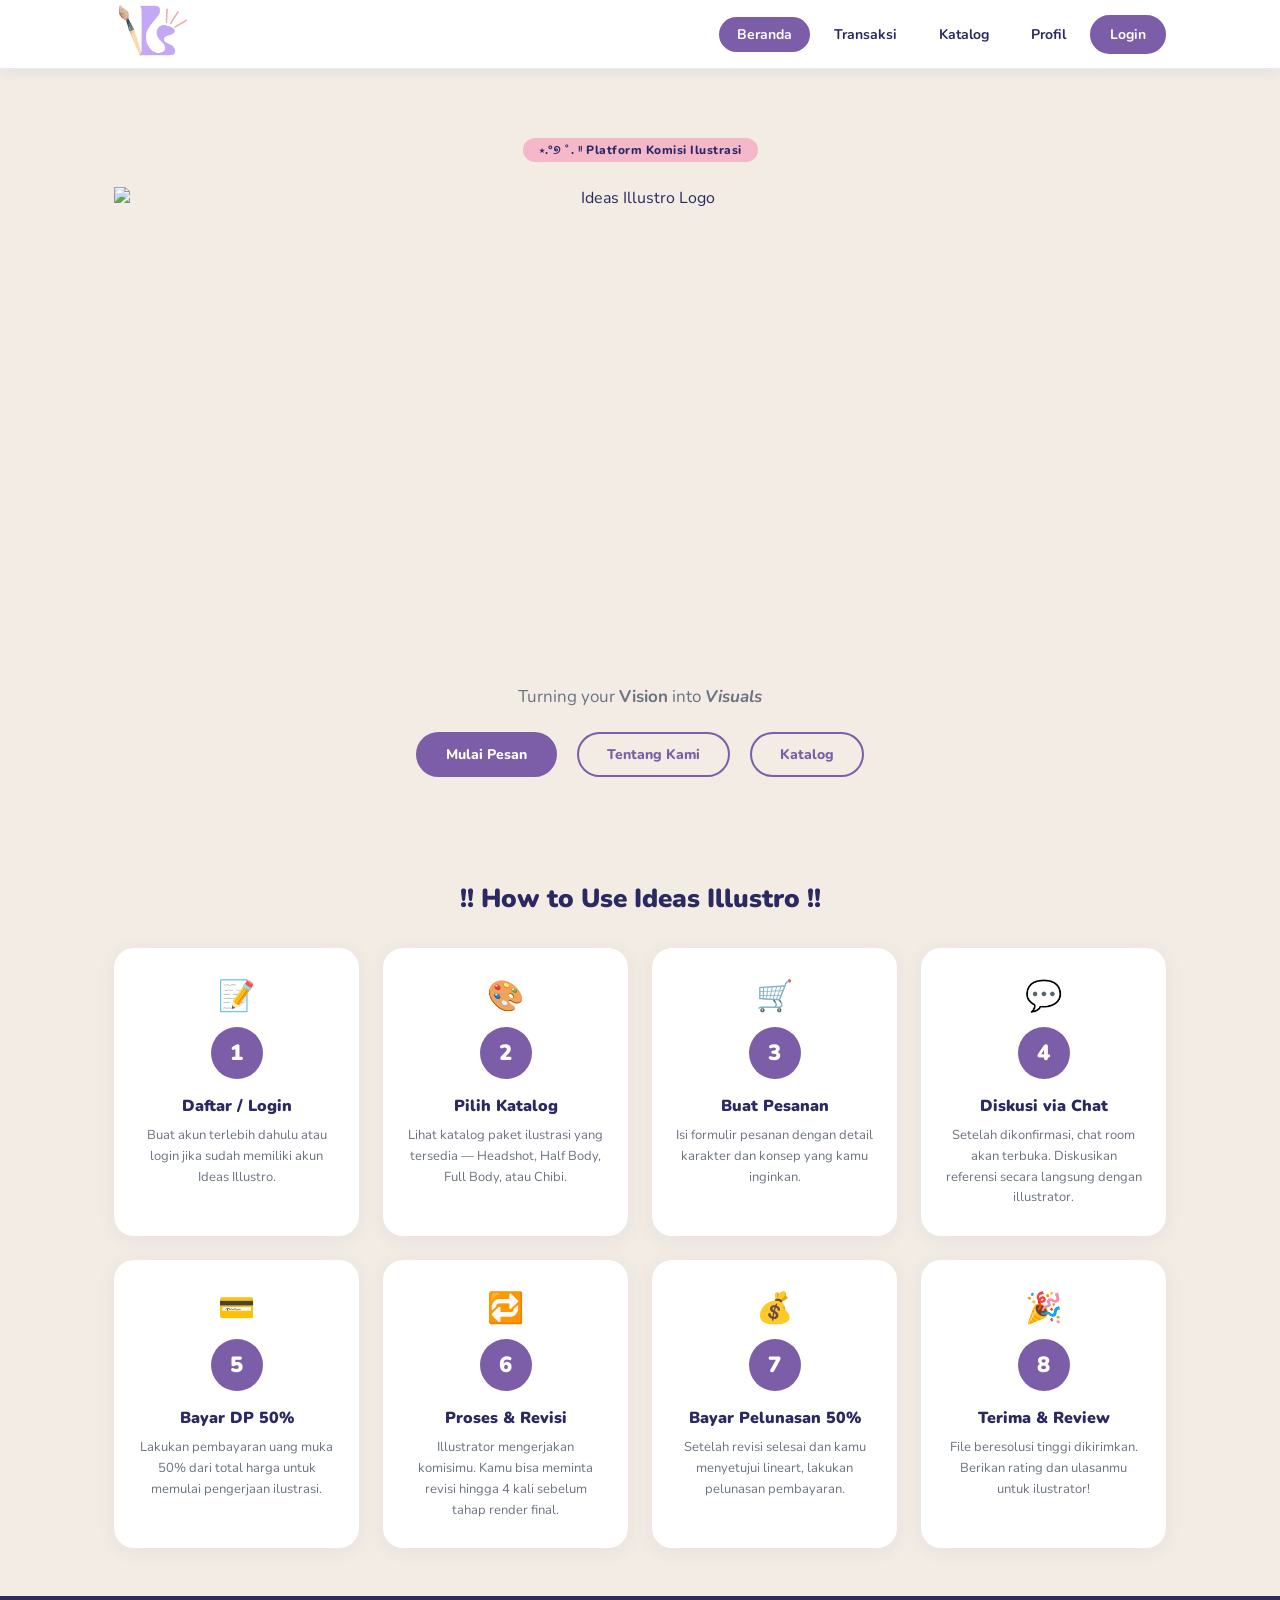
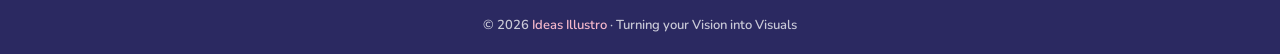
==== index.html @ 595451ae "Add files via upload" ====
<!DOCTYPE html>
<html lang="id">
<head>
  <meta charset="UTF-8" />
  <meta name="viewport" content="width=device-width, initial-scale=1.0" />
  <title>Beranda – Ideas Illustro</title>
  <link rel="stylesheet" href="style.css" />
  <link rel="icon" href="logoshort.png" />
</head>
<body>

  <header>
    <div class="header-inner">

      <a href="index.html" class="logo-link">
        <img src="LogoShort.png" alt="Ideas Illustro Logo" />
      </a>

      <button class="hamburger" id="hamburger" aria-label="Buka menu">
        <span></span><span></span><span></span>
      </button>

      <!-- Navigasi menggunakan <nav>, <ul>, <li> -->
      <nav id="navMenu">
        <ul>
          <li><a href="index.html">Beranda</a></li>
          <li><a href="transaksi.html">Transaksi</a></li>
          <li><a href="katalog.html">Katalog</a></li>
          <li><a href="profil.html">Profil</a></li>
          <li><a href="login.html" class="btn-nav-login">Login</a></li>
        </ul>
      </nav>

    </div>
  </header>
  

  <main>

    <!-- Hero Section -->
    <section class="hero-beranda">
      <span class="section-tag">⋆.°୭ ˚. ᵎᵎ Platform Komisi Ilustrasi</span>
      <div class="hero-beranda">
        <img src="logomain.png" alt="Ideas Illustro Logo" />
      </div>
      <p>Turning your <b>Vision</b> into <b><i>Visuals</i></b></p>
      <div class="hero-btns">
        <a href="transaksi.html" class="btn btn-primary">Mulai Pesan</a>
        <a href="profil.html" class="btn btn-outline">Tentang Kami</a>
        <a href="katalog.html" class="btn btn-outline">Katalog</a>
      </div>
    </section>

    <!-- Langkah Penggunaan Aplikasi -->
    <section>
      <h2 class="langkah-judul">!! How to Use Ideas Illustro !!</h2>
      <div class="langkah-grid">

        <div class="langkah-item">
          <div class="langkah-icon">📝</div>
          <div class="langkah-nomor">1</div>
          <h3>Daftar / Login</h3>
          <p>Buat akun terlebih dahulu atau login jika sudah memiliki akun Ideas Illustro.</p>
        </div>

        <div class="langkah-item">
          <div class="langkah-icon">🎨</div>
          <div class="langkah-nomor">2</div>
          <h3>Pilih Katalog</h3>
          <p>Lihat katalog paket ilustrasi yang tersedia — Headshot, Half Body, Full Body, atau Chibi.</p>
        </div>

        <div class="langkah-item">
          <div class="langkah-icon">🛒</div>
          <div class="langkah-nomor">3</div>
          <h3>Buat Pesanan</h3>
          <p>Isi formulir pesanan dengan detail karakter dan konsep yang kamu inginkan.</p>
        </div>

        <div class="langkah-item">
          <div class="langkah-icon">💬</div>
          <div class="langkah-nomor">4</div>
          <h3>Diskusi via Chat</h3>
          <p>Setelah dikonfirmasi, chat room akan terbuka. Diskusikan referensi secara langsung dengan illustrator.</p>
        </div>

        <div class="langkah-item">
          <div class="langkah-icon">💳</div>
          <div class="langkah-nomor">5</div>
          <h3>Bayar DP 50%</h3>
          <p>Lakukan pembayaran uang muka 50% dari total harga untuk memulai pengerjaan ilustrasi.</p>
        </div>

        <div class="langkah-item">
          <div class="langkah-icon">🔁</div>
          <div class="langkah-nomor">6</div>
          <h3>Proses & Revisi</h3>
          <p>Illustrator mengerjakan komisimu. Kamu bisa meminta revisi hingga 4 kali sebelum tahap render final.</p>
        </div>

        <div class="langkah-item">
          <div class="langkah-icon">💰</div>
          <div class="langkah-nomor">7</div>
          <h3>Bayar Pelunasan 50%</h3>
          <p>Setelah revisi selesai dan kamu menyetujui lineart, lakukan pelunasan pembayaran.</p>
        </div>

        <div class="langkah-item">
          <div class="langkah-icon">🎉</div>
          <div class="langkah-nomor">8</div>
          <h3>Terima & Review</h3>
          <p>File beresolusi tinggi dikirimkan. Berikan rating dan ulasanmu untuk ilustrator!</p>
        </div>

      </div>
    </section>

  </main>
  <!-- ==================== END MAIN ==================== -->


  <!-- ==================== FOOTER ==================== -->
  <footer>
    <p>© 2026 <span>Ideas Illustro</span> · Turning your Vision into Visuals </p>
  </footer>
  <!-- ==================== END FOOTER ==================== -->

  <script src="script.js"></script>
</body>
</html>
---- style.css ----
@import url('https://fonts.googleapis.com/css2?family=Nunito:wght@400;600;700;800;900&display=swap');

/* --- VARIABEL WARNA --- */
:root {
  --cream:        #F2ECE4;
  --purple:       #7B5EA7;
  --purple-light: #B89DD4;
  --purple-dark:  #2B2961;
  --lime:         #C5D85A;
  --pink:         #F5B8CB;
  --coral:        #E87560;
  --white:        #ffffff;
  --gray:         #6b7280;
  --gray-light:   #f3f4f6;
  --border:       #e5e7eb;
  --success:      #16a34a;
  --error:        #dc2626;
}

/* --- RESET & BASE --- */
* { margin: 0; padding: 0; box-sizing: border-box; }

body {
  font-family: 'Nunito', Arial, sans-serif;
  background-color: var(--cream);
  color: var(--purple-dark);
  min-height: 100vh;
  display: flex;
  flex-direction: column;
}

a { text-decoration: none; color: inherit; }
ul { list-style: none; }
img { max-width: 100%; display: block; }

/* =============================================
   HEADER & NAVIGASI
   ============================================= */
header {
  background-color: var(--white);
  border-bottom: 2px solid rgba(123, 94, 167, 0.15);
  position: sticky;
  top: 0;
  z-index: 100;
  box-shadow: 0 2px 12px rgba(43, 41, 97, 0.06);
}

.header-inner {
  max-width: 1100px;
  margin: 0 auto;
  padding: 0 24px;
  height: 68px;
  display: flex;
  align-items: center;
  justify-content: space-between;
}

/* Logo */
.logo-link {
  display: flex;
  align-items: center;
}

.logo-link img {
  height: 75px;
  width: auto;
}

/* Navigasi */
nav ul {
  display: flex;
  align-items: center;
  gap: 6px;
}

nav ul li a {
  display: inline-block;
  padding: 8px 18px;
  border-radius: 50px;
  font-size: 14px;
  font-weight: 700;
  color: var(--purple-dark);
  transition: background 0.2s, color 0.2s;
}

nav ul li a:hover {
  background-color: var(--purple-dark);
  color: var(--cream);
}

nav ul li a.aktif {
  background-color: var(--purple);
  color: var(--white);
}

/* Tombol login di nav */
nav ul li a.btn-nav-login {
  background-color: var(--purple);
  color: var(--white);
  border: 2px solid var(--purple);
}

nav ul li a.btn-nav-login:hover {
  background-color: var(--purple-dark);
  border-color: var(--purple-dark);
}

.hamburger {
  display: none;
  flex-direction: column;
  gap: 5px;
  cursor: pointer;
  background: none;
  border: none;
  padding: 6px;
}

.hamburger span {
  display: block;
  width: 26px;
  height: 3px;
  background: var(--purple-dark);
  border-radius: 4px;
  transition: all 0.3s;
}

/* =============================================
   MAIN CONTENT
   ============================================= */
main {
  flex: 1;
  max-width: 1100px;
  width: 100%;
  margin: 0 auto;
  padding: 48px 24px;
}

/* =============================================
   FOOTER
   ============================================= */
footer {
  background-color: var(--purple-dark);
  color: rgba(255,255,255,0.75);
  text-align: center;
  padding: 20px 24px;
  font-size: 13px;
  font-weight: 600;
}

footer span { color: var(--pink); }

/* =============================================
   KOMPONEN UMUM
   ============================================= */

.section-tag {
  display: inline-block;
  background: var(--pink);
  color: var(--purple-dark);
  padding: 4px 16px;
  border-radius: 50px;
  font-size: 12px;
  font-weight: 800;
  margin-bottom: 5px;
  letter-spacing: 0.5px;
}

/* Judul halaman */
.page-title {
  font-size: 32px;
  font-weight: 900;
  color: var(--purple-dark);
  margin-bottom: 8px;
}

.page-subtitle {
  font-size: 15px;
  color: var(--gray);
  margin-bottom: 36px;
}

/* Kartu / card */
.card {
  background: var(--white);
  border-radius: 20px;
  padding: 32px;
  box-shadow: 0 4px 24px rgba(123, 94, 167, 0.08);
}

/* Tombol */
.btn {
  display: inline-block;
  padding: 11px 28px;
  border-radius: 50px;
  font-family: 'Nunito', Arial, sans-serif;
  font-size: 14px;
  font-weight: 800;
  cursor: pointer;
  border: 2px solid transparent;
  transition: all 0.2s;
}

.btn-primary {
  background-color: var(--purple);
  color: var(--white);
  border-color: var(--purple);
}

.btn-primary:hover {
  background-color: var(--purple-dark);
  border-color: var(--purple-dark);
}

.btn-outline {
  background-color: transparent;
  color: var(--purple);
  border-color: var(--purple);
}

.btn-outline:hover {
  background-color: var(--purple-dark);
  color: var(--white);
}

.btn-block {
  width: 100%;
  text-align: center;
  padding: 13px;
  font-size: 15px;
}

.btn-danger {
  background-color: var(--coral);
  color: var(--white);
  border-color: var(--coral);
}

/* =============================================
   FORM
   ============================================= */
.form-group {
  margin-bottom: 20px;
}

.form-group label {
  display: block;
  font-weight: 700;
  font-size: 13px;
  color: var(--purple-dark);
  margin-bottom: 6px;
}

.form-group input,
.form-group select,
.form-group textarea {
  width: 100%;
  padding: 12px 16px;
  border: 2px solid var(--border);
  border-radius: 12px;
  font-family: 'Nunito', Arial, sans-serif;
  font-size: 14px;
  color: var(--purple-dark);
  background: #fafafa;
  outline: none;
  transition: border-color 0.2s, background 0.2s;
}

.form-group input:focus,
.form-group select:focus,
.form-group textarea:focus {
  border-color: var(--purple);
  background: var(--white);
}

.form-group input.input-error,
.form-group select.input-error,
.form-group textarea.input-error {
  border-color: var(--error);
  background: #fff5f5;
}

.error-msg {
  display: none;
  font-size: 12px;
  color: var(--error);
  font-weight: 700;
  margin-top: 5px;
}

.error-msg.tampil {
  display: block;
}

/* Alert / Notifikasi */
.alert {
  padding: 14px 20px;
  border-radius: 12px;
  font-size: 14px;
  font-weight: 700;
  margin-bottom: 20px;
  display: none;
}

.alert.tampil { display: block; }
.alert-sukses { background: #dcfce7; color: #14532d; border: 1px solid #86efac; }
.alert-error  { background: #fee2e2; color: #7f1d1d; border: 1px solid #fca5a5; }

/* =============================================
   TABEL
   ============================================= */
.tabel-wrapper {
  overflow-x: auto;
  border-radius: 16px;
  box-shadow: 0 2px 12px rgba(123, 94, 167, 0.07);
}

table {
  width: 100%;
  border-collapse: collapse;
  background: var(--white);
  font-size: 14px;
}

table thead tr {
  background: var(--purple);
  color: var(--white);
}

table thead th {
  padding: 14px 18px;
  text-align: left;
  font-weight: 800;
  font-size: 13px;
  letter-spacing: 0.3px;
}

table thead th:first-child { border-radius: 16px 0 0 0; }
table thead th:last-child  { border-radius: 0 16px 0 0; }

table tbody tr {
  border-bottom: 1px solid var(--border);
  transition: background 0.15s;
}

table tbody tr:hover { background: var(--gray-light); }

table tbody td {
  padding: 13px 18px;
  vertical-align: middle;
}

table tbody tr:last-child td:first-child { border-radius: 0 0 0 16px; }
table tbody tr:last-child td:last-child  { border-radius: 0 0 16px 0; }

.kosong-tabel {
  text-align: center;
  color: var(--gray);
  padding: 36px;
  font-size: 15px;
}

/* Badge status */
.badge {
  display: inline-block;
  padding: 4px 14px;
  border-radius: 50px;
  font-size: 12px;
  font-weight: 800;
}

.badge-dp     { background: #fef9c3; color: #713f12; }
.badge-lunas  { background: #dcfce7; color: #14532d; }
.badge-hapus  { background: none; border: none; cursor: pointer; color: var(--coral); font-weight: 800; font-size: 13px; }

/* =============================================
   HALAMAN BERANDA – Langkah
   ============================================= */
.hero-beranda {
  text-align: center;
  padding: 20px 0 48px;
}

.hero-beranda img {
  margin: 0 auto;
  height: 450px;
  width: auto;
}

.hero-beranda p {
  font-size: 17px;
  color: var(--gray);
  max-width: 520px;
  margin: 0 auto 24px;
}

.hero-btns { display: flex; gap: 20px; justify-content: center; flex-wrap: wrap; }

/* Langkah-langkah */
.langkah-judul {
  font-size: 26px;
  font-weight: 900;
  text-align: center;
  margin: 56px 0 32px;
}

.langkah-grid {
  display: grid;
  grid-template-columns: repeat(auto-fit, minmax(220px, 1fr));
  gap: 24px;
}

.langkah-item {
  background: var(--white);
  border-radius: 20px;
  padding: 28px 24px;
  text-align: center;
  box-shadow: 0 3px 18px rgba(123, 94, 167, 0.08);
  transition: transform 0.2s, box-shadow 0.2s;
}

.langkah-item:hover {
  transform: translateY(-4px);
  box-shadow: 0 10px 32px rgba(123, 94, 167, 0.15);
}

.langkah-nomor {
  width: 52px;
  height: 52px;
  border-radius: 50%;
  background: var(--purple);
  color: var(--white);
  font-size: 22px;
  font-weight: 900;
  display: flex;
  align-items: center;
  justify-content: center;
  margin: 0 auto 16px;
}

.langkah-item h3 {
  font-size: 16px;
  font-weight: 900;
  margin-bottom: 8px;
}

.langkah-item p {
  font-size: 13px;
  color: var(--gray);
  line-height: 1.6;
}

.langkah-icon { font-size: 30px; margin-bottom: 10px; }

/* =============================================
   HALAMAN PROFIL
   ============================================= */
.profil-grid {
  display: grid;
  grid-template-columns: 1fr 1fr;
  gap: 28px;
  margin-bottom: 28px;
}

.profil-image {
  width: 200px;
  height: 90px;
  display: flex;
  align-items: center;
  justify-content: center;
  margin-bottom: 16px;
}

.profil-fitur {
  display: grid;
  grid-template-columns: repeat(auto-fit, minmax(180px, 1fr));
  gap: 28px;
  margin-top: 24px;
}

.fitur-item {
  background: var(--cream);
  border-radius: 20px;
  padding: 18px;
  display: flex;
  align-items: flex-start;
  gap: 12px;
}

.fitur-icon { font-size: 24px; flex-shrink: 0; }
.fitur-item h4 { font-size: 14px; font-weight: 800; margin-bottom: 4px; }
.fitur-item p  { font-size: 12px; color: var(--gray); }

/* =============================================
   HALAMAN LOGIN
   ============================================= */
.login-wrap {
  min-height: calc(100vh - 68px - 61px);
  display: flex;
  align-items: center;
  justify-content: center;
  padding: 40px 20px;
}

.login-card {
  background: var(--white);
  border-radius: 24px;
  padding: 48px 44px;
  width: 100%;
  max-width: 440px;
  box-shadow: 0 8px 40px rgba(123, 94, 167, 0.12);
}

.login-card h2 {
  font-size: 26px;
  font-weight: 900;
  margin-bottom: 6px;
}

.login-card .sub {
  font-size: 14px;
  color: var(--gray);
  margin-bottom: 30px;
}

.login-divider {
  text-align: center;
  margin: 16px 0;
  font-size: 13px;
  color: var(--gray);
}

.login-switch {
  text-align: center;
  margin-top: 20px;
  font-size: 14px;
  color: var(--gray);
}

.login-switch a {
  color: var(--purple);
  font-weight: 800;
  cursor: pointer;
}


@media (max-width: 900px) {
  .profil-grid {
    grid-template-columns: 1fr;
  }

  .hero-beranda h1 {
    font-size: 36px;
  }
}

@media (max-width: 680px) {
  .hamburger { display: flex; }

  nav {
    display: none;
    position: absolute;
    top: 68px;
    left: 0;
    width: 100%;
    background: var(--white);
    border-bottom: 2px solid var(--border);
    padding: 12px 0;
    box-shadow: 0 4px 16px rgba(0,0,0,0.1);
  }

  nav.buka { display: block; }

  nav ul {
    flex-direction: column;
    gap: 4px;
    padding: 0 20px;
  }

  nav ul li a {
    display: block;
    padding: 12px 18px;
    border-radius: 12px;
  }

  .header-inner {
    position: relative;
  }

  main {
    padding: 28px 16px;
  }

  .hero-beranda h1 {
    font-size: 28px;
  }

  .langkah-grid {
    grid-template-columns: 1fr;
  }

  .card {
    padding: 22px 18px;
  }

  .login-card {
    padding: 32px 22px;
  }

  table thead th,
  table tbody td {
    padding: 11px 12px;
    font-size: 13px;
  }

  .page-title { font-size: 24px; }
}

@media (max-width: 400px) {
  .hero-btns { flex-direction: column; align-items: center; }
  .hero-beranda h1 { font-size: 24px; }
}
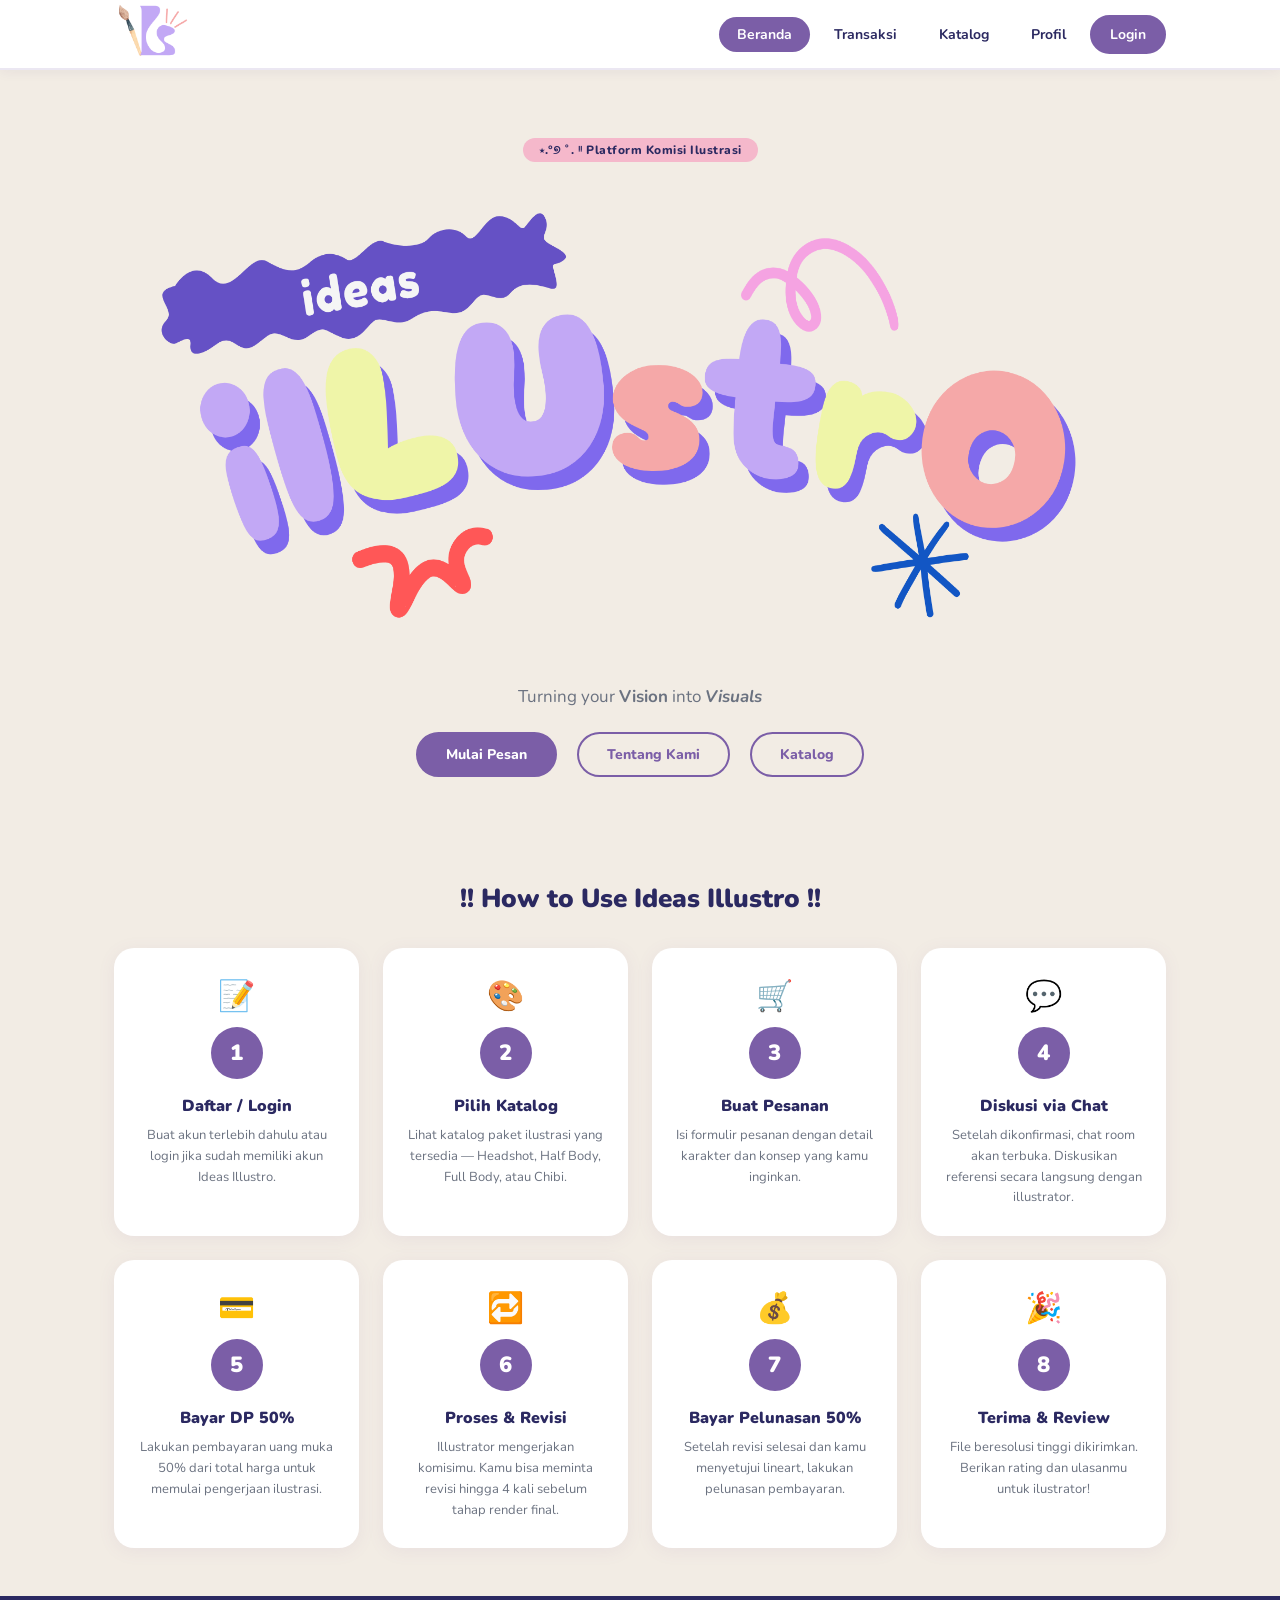
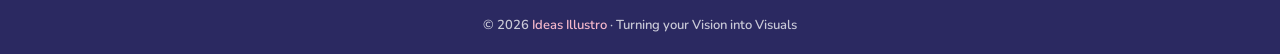
==== commit 68b9cc83: "Update image file names in index.html" ====
--- a/index.html
+++ b/index.html
@@ -5,7 +5,7 @@
   <meta name="viewport" content="width=device-width, initial-scale=1.0" />
   <title>Beranda – Ideas Illustro</title>
   <link rel="stylesheet" href="style.css" />
-  <link rel="icon" href="logoshort.png" />
+  <link rel="icon" href="LogoShort.png" />
 </head>
 <body>
 
@@ -41,7 +41,7 @@
     <section class="hero-beranda">
       <span class="section-tag">⋆.°୭ ˚. ᵎᵎ Platform Komisi Ilustrasi</span>
       <div class="hero-beranda">
-        <img src="logomain.png" alt="Ideas Illustro Logo" />
+        <img src="LogoMain.png" alt="Ideas Illustro Logo" />
       </div>
       <p>Turning your <b>Vision</b> into <b><i>Visuals</i></b></p>
       <div class="hero-btns">
